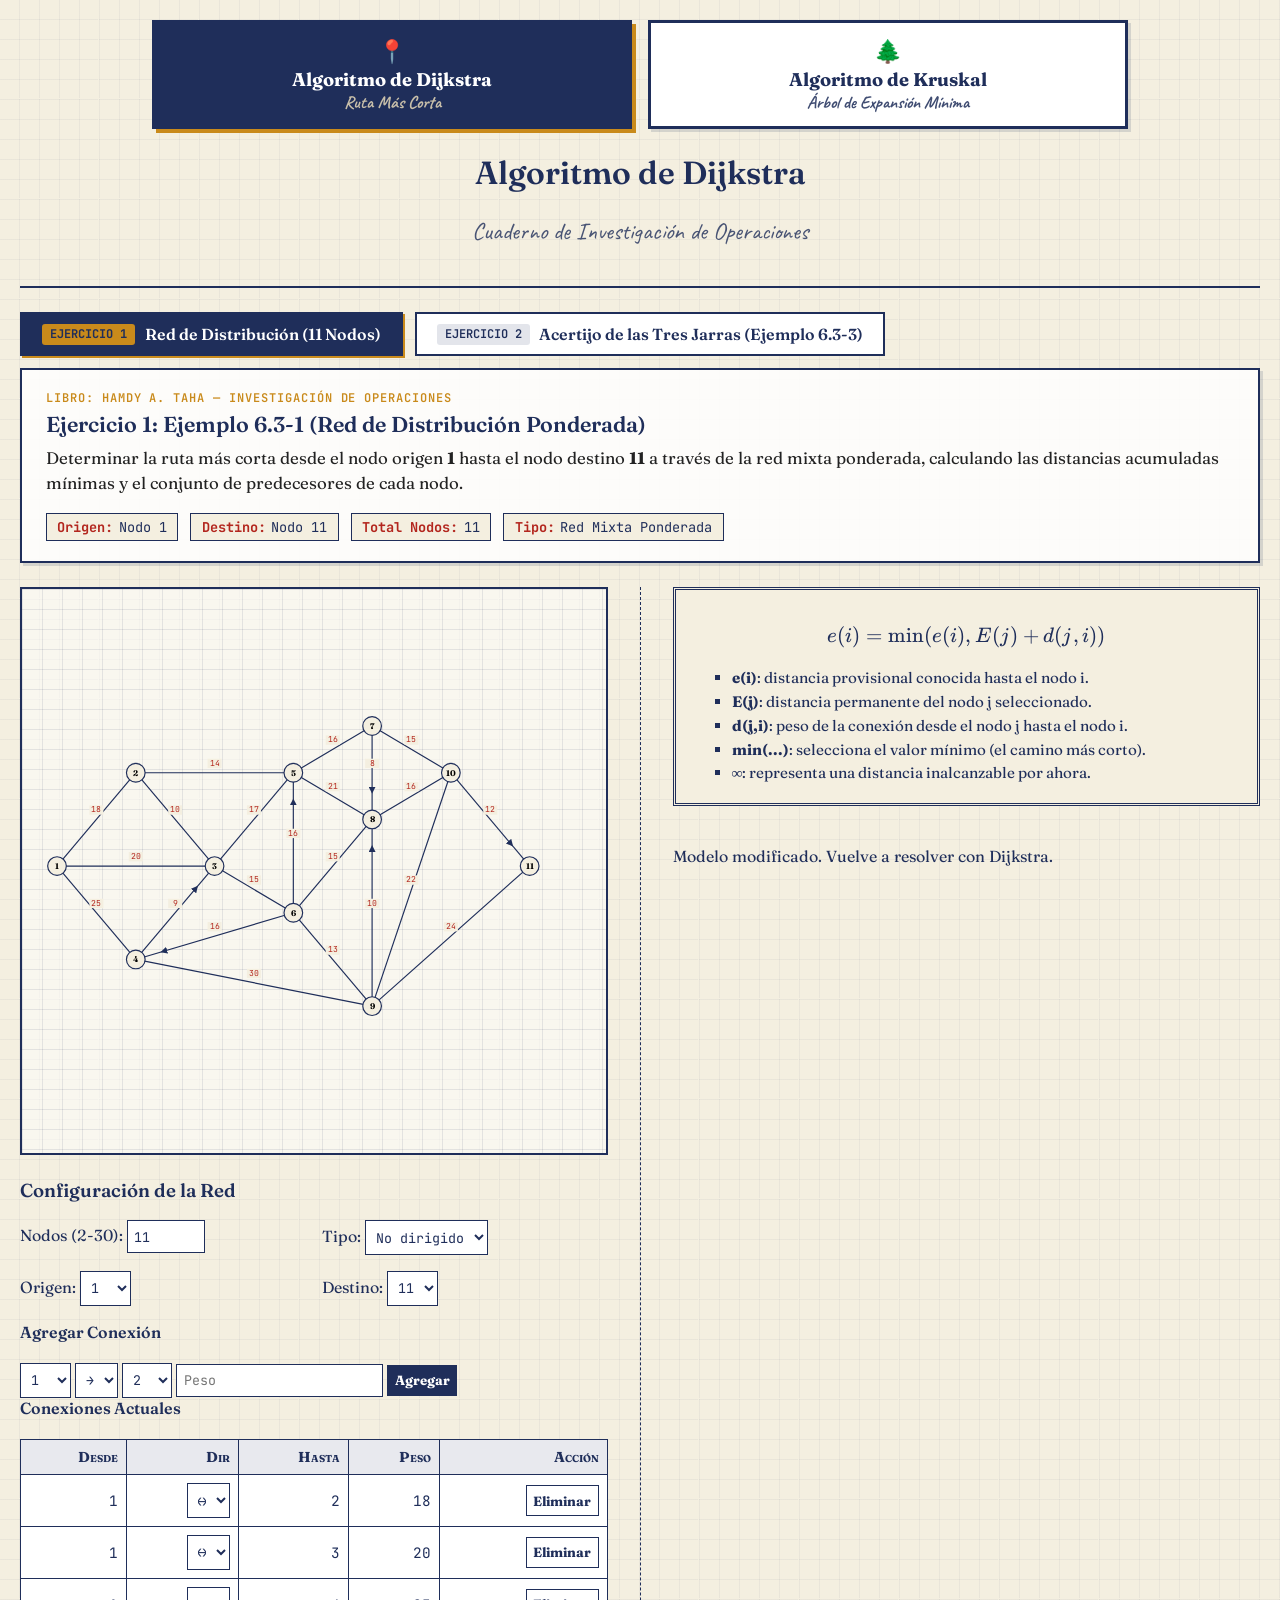
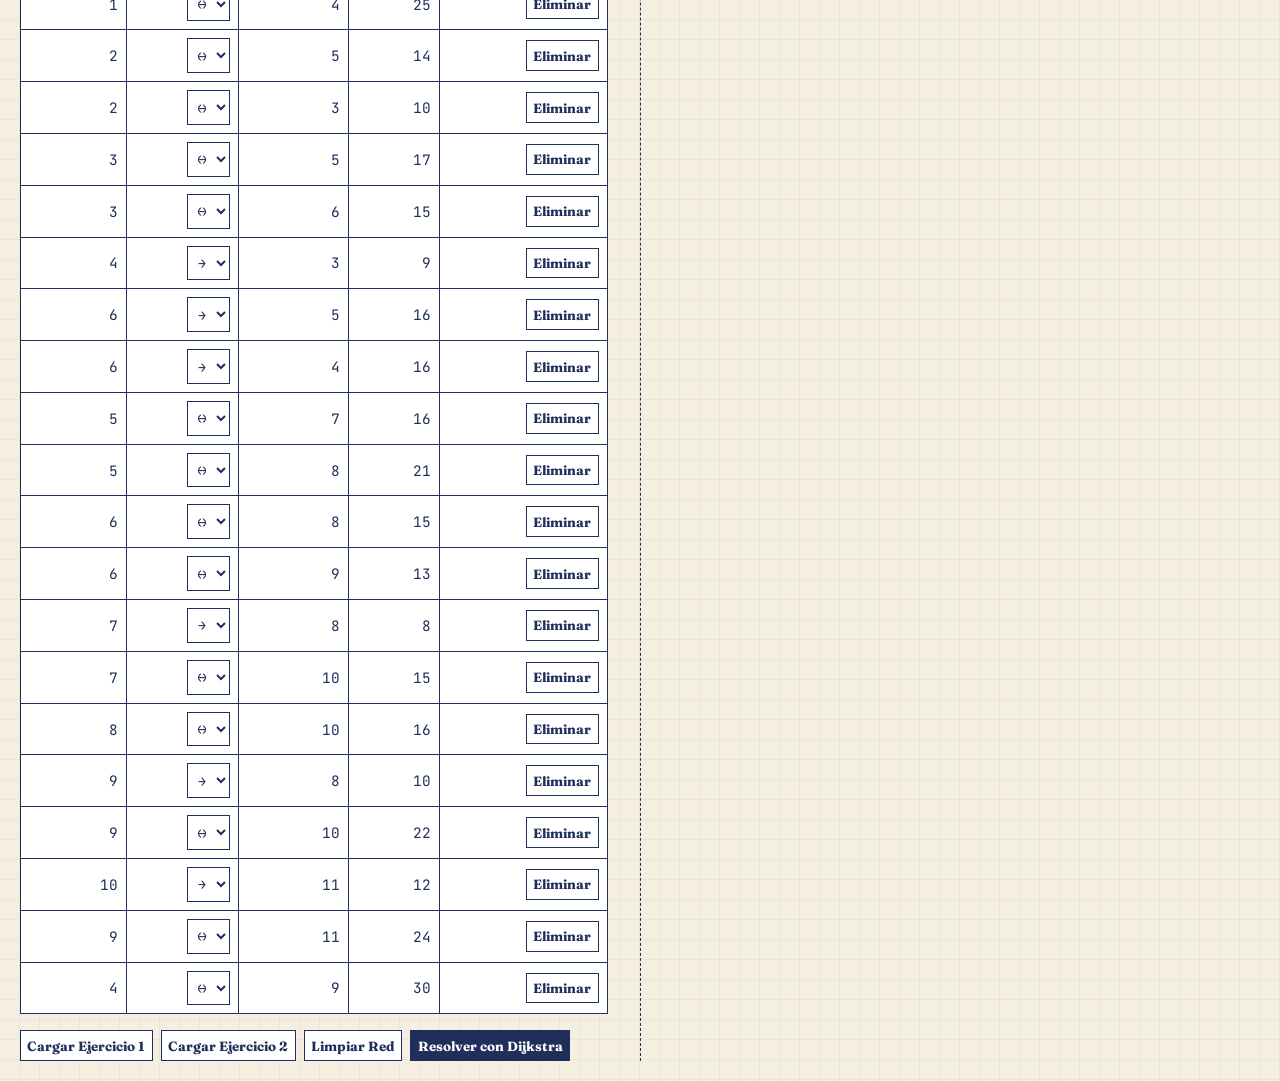
==== dijkstra-web/index.html @ 83efa7b2 "feat: initial commit of investigacion-operaciones workspace (Rust & Web App)" ====
<!DOCTYPE html>
<html lang="es">
<head>
    <meta charset="UTF-8">
    <meta name="viewport" content="width=device-width, initial-scale=1.0">
    <title>Dijkstra: Cuaderno de Investigación de Operaciones</title>
    <link rel="icon" href="data:,">
    
    <link rel="preconnect" href="https://fonts.googleapis.com">
    <link rel="preconnect" href="https://fonts.gstatic.com" crossorigin>
    <link href="https://fonts.googleapis.com/css2?family=Caveat:wght@400..700&family=Fraunces:ital,opsz,wght@0,9..144,100..900;1,9..144,100..900&family=JetBrains+Mono:ital,wght@0,100..800;1,100..800&display=swap" rel="stylesheet">
    
    <link rel="stylesheet" href="vendor/katex/dist/katex.min.css">
    <script defer src="vendor/katex/dist/katex.min.js"></script>
    <script defer src="vendor/katex/dist/contrib/auto-render.min.js"></script>
    
    <script>
        window.addEventListener('load', () => {
            if (typeof katex === 'undefined') {
                console.warn("KaTeX no pudo cargarse. Usando fallback de texto legible.");
            }
        });
    </script>

    <link rel="stylesheet" href="styles/main.css">
</head>
<body>
    <div id="global-error" class="tie-breaker-note" style="display:none; position:fixed; top:0; left:0; width:100%; z-index:9999; padding:10px; background-color: var(--ink-red); color: white;"></div>
    
    <nav class="algo-mode-nav">
        <button type="button" class="mode-tab active" id="btn-mode-dijkstra">
            <span class="mode-icon">📍</span>
            <span class="mode-title">Algoritmo de Dijkstra</span>
            <span class="mode-subtitle">Ruta Más Corta</span>
        </button>
        <button type="button" class="mode-tab" id="btn-mode-kruskal">
            <span class="mode-icon">🌲</span>
            <span class="mode-title">Algoritmo de Kruskal</span>
            <span class="mode-subtitle">Árbol de Expansión Mínima</span>
        </button>
    </nav>

    <header>
        <h1 id="app-main-title">Algoritmo de Dijkstra</h1>
        <p class="subtitle" id="app-main-subtitle">Cuaderno de Investigación de Operaciones</p>
    </header>

    <section class="exercise-selection-wrap" id="exercise-selection-section">
        <div class="exercise-tabs" id="dijkstra-exercise-tabs">
            <button type="button" class="exercise-tab active" id="tab-ex1" data-ex="1">
                <span class="tab-badge">Ejercicio 1</span>
                <span class="tab-title">Red de Distribución (11 Nodos)</span>
            </button>
            <button type="button" class="exercise-tab" id="tab-ex2" data-ex="2">
                <span class="tab-badge">Ejercicio 2</span>
                <span class="tab-title">Acertijo de las Tres Jarras (Ejemplo 6.3-3)</span>
            </button>
        </div>

        <div class="exercise-statement-box" id="exercise-box">
            <h3 class="exercise-statement-title" id="ex-title">Ejercicio 1: Ejemplo 6.3-1 (Red de Distribución Ponderada)</h3>
            <p class="exercise-statement-desc" id="ex-desc">
                Determinar la ruta más corta desde el nodo origen <strong>1</strong> hasta el nodo destino <strong>11</strong> a través de la red mixta ponderada, calculando las distancias acumuladas mínimas y el conjunto de predecesores de cada nodo.
            </p>
            <div class="exercise-statement-meta" id="ex-meta">
                <span class="meta-pill"><strong>Origen:</strong> Nodo 1</span>
                <span class="meta-pill"><strong>Destino:</strong> Nodo 11</span>
                <span class="meta-pill"><strong>Total Nodos:</strong> 11</span>
                <span class="meta-pill"><strong>Tipo:</strong> Red Mixta Ponderada</span>
            </div>
        </div>
    </section>

    <main>
        <section class="left-panel">
            <div class="graph-container">
                <svg id="graph-svg" width="100%" height="560"></svg>
            </div>
            
            <div class="controls-panel">
                <h3>Configuración de la Red</h3>
                
                <div id="error-message" class="tie-breaker-note" style="display:none; margin-bottom:1rem;"></div>

                <div class="config-grid">
                    <label>Nodos (2-30): 
                        <input type="number" id="node-count" min="2" max="30">
                    </label>
                    <label>Tipo: 
                        <select id="graph-type">
                            <option value="directed">Dirigido</option>
                            <option value="undirected">No dirigido</option>
                        </select>
                    </label>
                    <label id="lbl-start-node">Origen: 
                        <select id="start-node"></select>
                    </label>
                    <label id="lbl-end-node">Destino: 
                        <select id="end-node"></select>
                    </label>
                </div>

                <h4>Agregar Conexión</h4>
                <div class="edge-form">
                    <select id="edge-u"></select> 
                    <select id="edge-dir" style="width: auto;">
                        <option value="forward">→</option>
                        <option value="both">↔</option>
                        <option value="backward">←</option>
                    </select>
                    <select id="edge-v"></select>
                    <input type="number" id="edge-w" placeholder="Peso" step="0.1">
                    <button id="btn-add-edge" class="primary">Agregar</button>
                </div>

                <h4>Conexiones Actuales</h4>
                <table class="dijkstra-table" id="edges-table">
                    <thead>
                        <tr><th>Desde</th><th>Dir</th><th>Hasta</th><th>Peso</th><th>Acción</th></tr>
                    </thead>
                    <tbody></tbody>
                </table>

                <div class="button-group" style="margin-top:1rem; display: flex; flex-wrap: wrap; gap: 0.5rem;">
                    <button id="btn-example" class="btn-dijkstra-only">Cargar Ejercicio 1</button>
                    <button id="btn-example-3jugs" class="btn-dijkstra-only">Cargar Ejercicio 2</button>
                    <button id="btn-example-kruskal" class="btn-kruskal-only" style="display:none;">Cargar Ejemplo Kruskal (6 Nodos)</button>
                    <button id="btn-clear">Limpiar Red</button>
                    <button id="btn-start" class="primary btn-dijkstra-only">Resolver con Dijkstra</button>
                    <button id="btn-start-kruskal" class="primary btn-kruskal-only" style="display:none;">Resolver con Kruskal</button>
                </div>

                <div class="step-controls" id="step-controls" style="display: none; margin-top:1rem;">
                    <button id="btn-prev">Anterior</button>
                    <button id="btn-next">Siguiente</button>
                    <button id="btn-auto">Autoplay</button>
                    <button id="btn-finish">Ver Resultado Final</button>
                </div>
            </div>
        </section>

        <section class="right-panel">
            <!-- Dijkstra Formula Box -->
            <div class="formula-box" id="dijkstra-formula-box">
                <div class="math-eq">\[ e(i) = \min(e(i), E(j) + d(j,i)) \]</div>
                <ul class="explanation">
                    <li><strong>e(i)</strong>: distancia provisional conocida hasta el nodo i.</li>
                    <li><strong>E(j)</strong>: distancia permanente del nodo j seleccionado.</li>
                    <li><strong>d(j,i)</strong>: peso de la conexión desde el nodo j hasta el nodo i.</li>
                    <li><strong>min(...)</strong>: selecciona el valor mínimo (el camino más corto).</li>
                    <li><strong>∞</strong>: representa una distancia inalcanzable por ahora.</li>
                </ul>
            </div>

            <!-- Kruskal Flowchart / Rule Box -->
            <div class="formula-box" id="kruskal-formula-box" style="display: none;">
                <div class="math-eq" data-latex="\text{Find}(u) \neq \text{Find}(v) \implies T \leftarrow T \cup \{(u, v)\}, \quad \text{Union}(u, v)"></div>
                <ul class="explanation">
                    <li><strong>1. Ordenar aristas:</strong> $w(e_1) \le w(e_2) \le \dots \le w(e_m)$ de menor a mayor peso.</li>
                    <li><strong>2. Find con compresión:</strong> calcula el representante de la componente conexa de $u$ y de $v$.</li>
                    <li><strong>3. Representantes diferentes:</strong> los nodos están en componentes separadas. Se añade $(u, v)$ al árbol $T$ y se aplica $\text{Union}(u, v)$ por rango.</li>
                    <li><strong>4. Representantes iguales:</strong> se <em>descarta</em> la arista porque formaría un ciclo cerrado.</li>
                    <li><strong>5. Condición de parada:</strong> $|T| = |V| - 1$ aristas o aristas agotadas.</li>
                </ul>
            </div>

            <div id="history-container">
                <p class="placeholder-text">Configura el grafo y presiona "Resolver con Dijkstra".</p>
            </div>

            <div id="table-container"></div>
            <div id="result-container" style="display: none;"></div>
        </section>
    </main>

    <script type="module" src="src/app.js"></script>
</body>
</html>
---- dijkstra-web/styles/main.css ----
:root {
    --bg-paper: #F4EFE0;
    --ink-dark: #1F2E5A;
    --ink-red: #B3261E;
    --ink-green: #2E6B4F;
    --ink-ochre: #C98A1B;
    
    --font-serif: 'Fraunces', serif;
    --font-mono: 'JetBrains Mono', monospace;
    --font-hand: 'Caveat', cursive;
}

body {
    background-color: var(--bg-paper);
    color: var(--ink-dark);
    font-family: var(--font-serif);
    margin: 0;
    padding: 20px;
    background-image: 
        linear-gradient(var(--bg-paper) 1px, transparent 1px),
        linear-gradient(90deg, var(--bg-paper) 1px, transparent 1px),
        linear-gradient(rgba(31, 46, 90, 0.05) 1px, transparent 1px),
        linear-gradient(90deg, rgba(31, 46, 90, 0.05) 1px, transparent 1px);
    background-size: 100px 100px, 100px 100px, 20px 20px, 20px 20px;
    background-position: -2px -2px, -2px -2px, -1px -1px, -1px -1px;
}

h1, h2, h3, h4 {
    font-weight: 600;
    margin-top: 0;
}

/* Algorithm Top Mode Switcher */
.algo-mode-nav {
    max-width: 1400px;
    margin: 0 auto 1.5rem auto;
    display: flex;
    gap: 1rem;
    justify-content: center;
}

.mode-tab {
    flex: 1;
    max-width: 480px;
    display: flex;
    flex-direction: column;
    align-items: center;
    padding: 0.85rem 1.5rem;
    border: 3px solid var(--ink-dark);
    background: white;
    cursor: pointer;
    transition: all 0.2s ease;
    text-align: center;
    box-shadow: 3px 3px 0 rgba(31, 46, 90, 0.15);
}

.mode-tab:hover {
    background: rgba(31, 46, 90, 0.05);
    transform: translateY(-2px);
    box-shadow: 4px 4px 0 rgba(31, 46, 90, 0.25);
}

.mode-tab.active {
    background: var(--ink-dark);
    color: white;
    box-shadow: 4px 4px 0 var(--ink-ochre);
}

.mode-tab .mode-icon {
    font-size: 1.4rem;
    margin-bottom: 0.2rem;
}

.mode-tab .mode-title {
    font-family: var(--font-serif);
    font-size: 1.15rem;
    font-weight: 700;
}

.mode-tab .mode-subtitle {
    font-family: var(--font-hand);
    font-size: 1.1rem;
    opacity: 0.85;
}

.mode-tab.active .mode-subtitle {
    color: #e5d8b8;
}

header {
    text-align: center;
    margin-bottom: 1.5rem;
    border-bottom: 2px solid var(--ink-dark);
    padding-bottom: 1rem;
}

.subtitle {
    font-family: var(--font-hand);
    font-size: 1.5rem;
    color: var(--ink-dark);
    opacity: 0.8;
}

/* Exercise Navigation and Statement Box */
.exercise-selection-wrap {
    max-width: 1400px;
    margin: 0 auto 1.5rem auto;
    display: flex;
    flex-direction: column;
    gap: 0.75rem;
}

.exercise-tabs {
    display: flex;
    gap: 0.75rem;
    flex-wrap: wrap;
}

.exercise-tab {
    display: flex;
    align-items: center;
    gap: 0.6rem;
    padding: 0.6rem 1.25rem;
    border: 2px solid var(--ink-dark);
    background: white;
    cursor: pointer;
    font-family: var(--font-serif);
    font-size: 1rem;
    font-weight: 600;
    transition: all 0.2s ease;
}

.exercise-tab:hover {
    background: rgba(31, 46, 90, 0.08);
}

.exercise-tab.active {
    background: var(--ink-dark);
    color: white;
    box-shadow: 2px 2px 0 var(--ink-ochre);
}

.tab-badge {
    display: inline-block;
    padding: 0.15rem 0.5rem;
    font-size: 0.75rem;
    font-family: var(--font-mono);
    text-transform: uppercase;
    border-radius: 3px;
    background: rgba(31, 46, 90, 0.12);
    color: var(--ink-dark);
}

.exercise-tab.active .tab-badge {
    background: var(--ink-ochre);
    color: var(--ink-dark);
    font-weight: bold;
}

.exercise-statement-box {
    border: 2px solid var(--ink-dark);
    background: rgba(255, 255, 255, 0.85);
    padding: 1.25rem 1.5rem;
    position: relative;
    box-shadow: 3px 3px 0 rgba(31, 46, 90, 0.15);
}

.exercise-statement-box::before {
    content: "LIBRO: HAMDY A. TAHA — INVESTIGACIÓN DE OPERACIONES";
    display: block;
    font-family: var(--font-mono);
    font-size: 0.75rem;
    letter-spacing: 0.08em;
    color: var(--ink-ochre);
    margin-bottom: 0.3rem;
    font-weight: 600;
}

.exercise-statement-title {
    font-family: var(--font-serif);
    font-size: 1.35rem;
    margin: 0.2rem 0 0.5rem 0;
    color: var(--ink-dark);
}

.exercise-statement-desc {
    font-family: var(--font-serif);
    font-size: 1.05rem;
    line-height: 1.5;
    margin: 0 0 1rem 0;
    color: #222;
}

.exercise-statement-meta {
    display: flex;
    flex-wrap: wrap;
    gap: 0.75rem;
    align-items: center;
}

.meta-pill {
    display: inline-flex;
    align-items: center;
    gap: 0.35rem;
    background: var(--bg-paper);
    border: 1px solid var(--ink-dark);
    padding: 0.25rem 0.65rem;
    font-family: var(--font-mono);
    font-size: 0.85rem;
}

.meta-pill strong {
    color: var(--ink-red);
}

main {
    display: flex;
    gap: 2rem;
    max-width: 1400px;
    margin: 0 auto;
}

.left-panel {
    flex: 1;
    display: flex;
    flex-direction: column;
    gap: 1.5rem;
}

.right-panel {
    flex: 1;
    display: flex;
    flex-direction: column;
    gap: 1.5rem;
    border-left: 1px dashed var(--ink-dark);
    padding-left: 2rem;
}

/* SVG Graph */
.graph-container {
    border: 2px solid var(--ink-dark);
    background-color: rgba(255, 255, 255, 0.5);
    background-image: 
        linear-gradient(rgba(31, 46, 90, 0.1) 1px, transparent 1px),
        linear-gradient(90deg, rgba(31, 46, 90, 0.1) 1px, transparent 1px);
    background-size: 20px 20px;
}

/* Formula Box */
.formula-box {
    border: 3px double var(--ink-dark);
    padding: 1rem;
    background-color: var(--bg-paper);
}

.math-eq {
    font-family: var(--font-mono);
    font-size: 1.1rem;
    margin-bottom: 0.5rem;
}

.explanation {
    font-size: 0.95rem;
    list-style-type: square;
    margin-bottom: 0;
}

.explanation li {
    margin-bottom: 0.3rem;
}

/* Iterations */
.iteration-block {
    border-bottom: 1px solid rgba(31, 46, 90, 0.3);
    padding-bottom: 1rem;
    margin-bottom: 1rem;
}

.equation-row {
    margin-left: 1rem;
    padding-left: 1rem;
    border-left: 2px solid var(--ink-ochre);
    margin-bottom: 1rem;
}

.tie-breaker-note {
    font-family: var(--font-hand);
    color: var(--ink-red);
    font-size: 1.2rem;
}

/* Tables */
.dijkstra-table {
    width: 100%;
    border-collapse: collapse;
    font-family: var(--font-mono);
    font-size: 0.9rem;
    background: white;
}

.dijkstra-table th, .dijkstra-table td {
    border: 1px solid var(--ink-dark);
    padding: 0.5rem;
    text-align: right;
}

.dijkstra-table th {
    font-family: var(--font-serif);
    font-variant: small-caps;
    background-color: rgba(31, 46, 90, 0.1);
}

.permanent {
    font-weight: bold;
    color: var(--ink-green);
    text-decoration: underline;
}

.provisional {
    color: var(--ink-ochre);
}

/* Controls */
.config-grid {
    display: grid;
    grid-template-columns: 1fr 1fr;
    gap: 1rem;
    margin-bottom: 1rem;
}

input, select, button {
    font-family: var(--font-mono);
    border: 1px solid var(--ink-dark);
    background: white;
    padding: 0.4rem;
    color: var(--ink-dark);
}

button {
    cursor: pointer;
    font-family: var(--font-serif);
    font-weight: bold;
    transition: background 0.2s, color 0.2s;
}

button:hover {
    background: var(--ink-dark);
    color: white;
}

button.primary {
    background: var(--ink-dark);
    color: white;
}

button.primary:hover {
    background: var(--ink-ochre);
    color: var(--ink-dark);
}

/* Responsive */
@media (max-width: 900px) {
    main {
        flex-direction: column;
    }
    .right-panel {
        border-left: none;
        padding-left: 0;
        border-top: 1px dashed var(--ink-dark);
        padding-top: 2rem;
    }
}
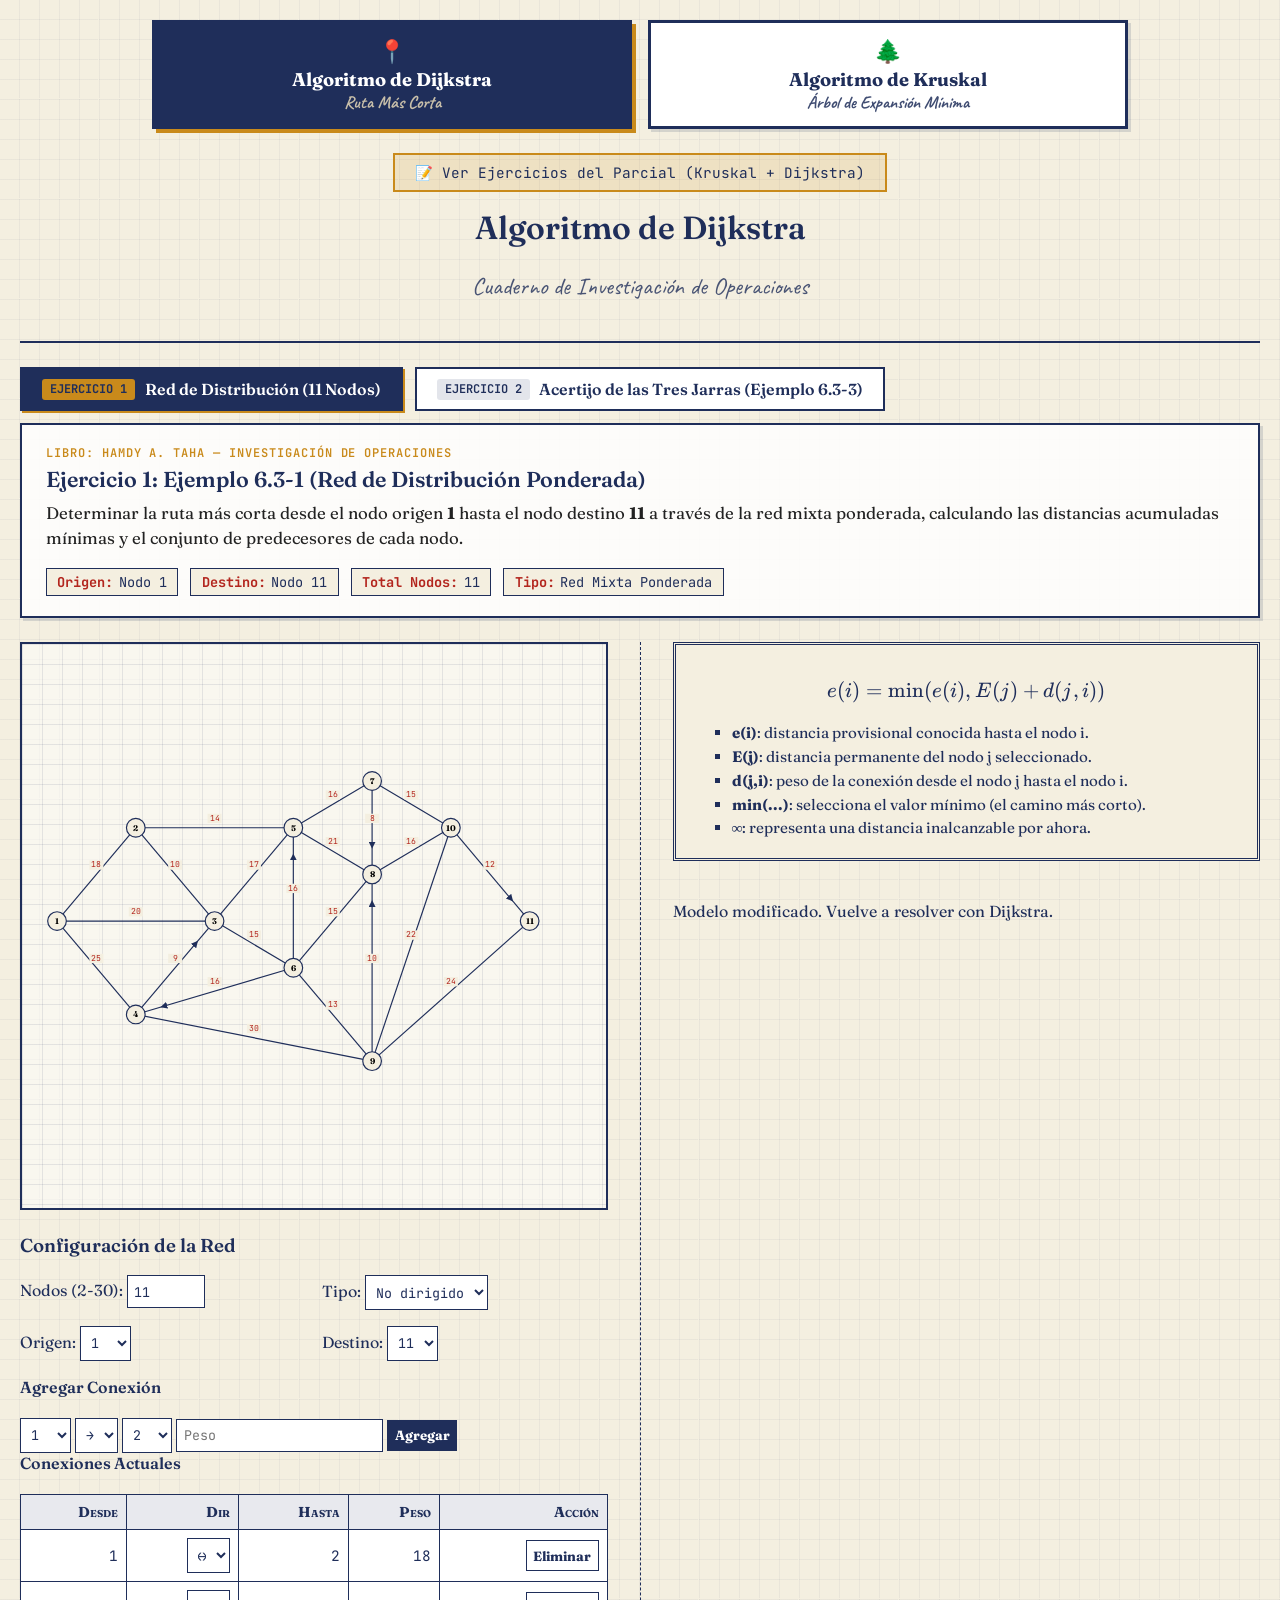
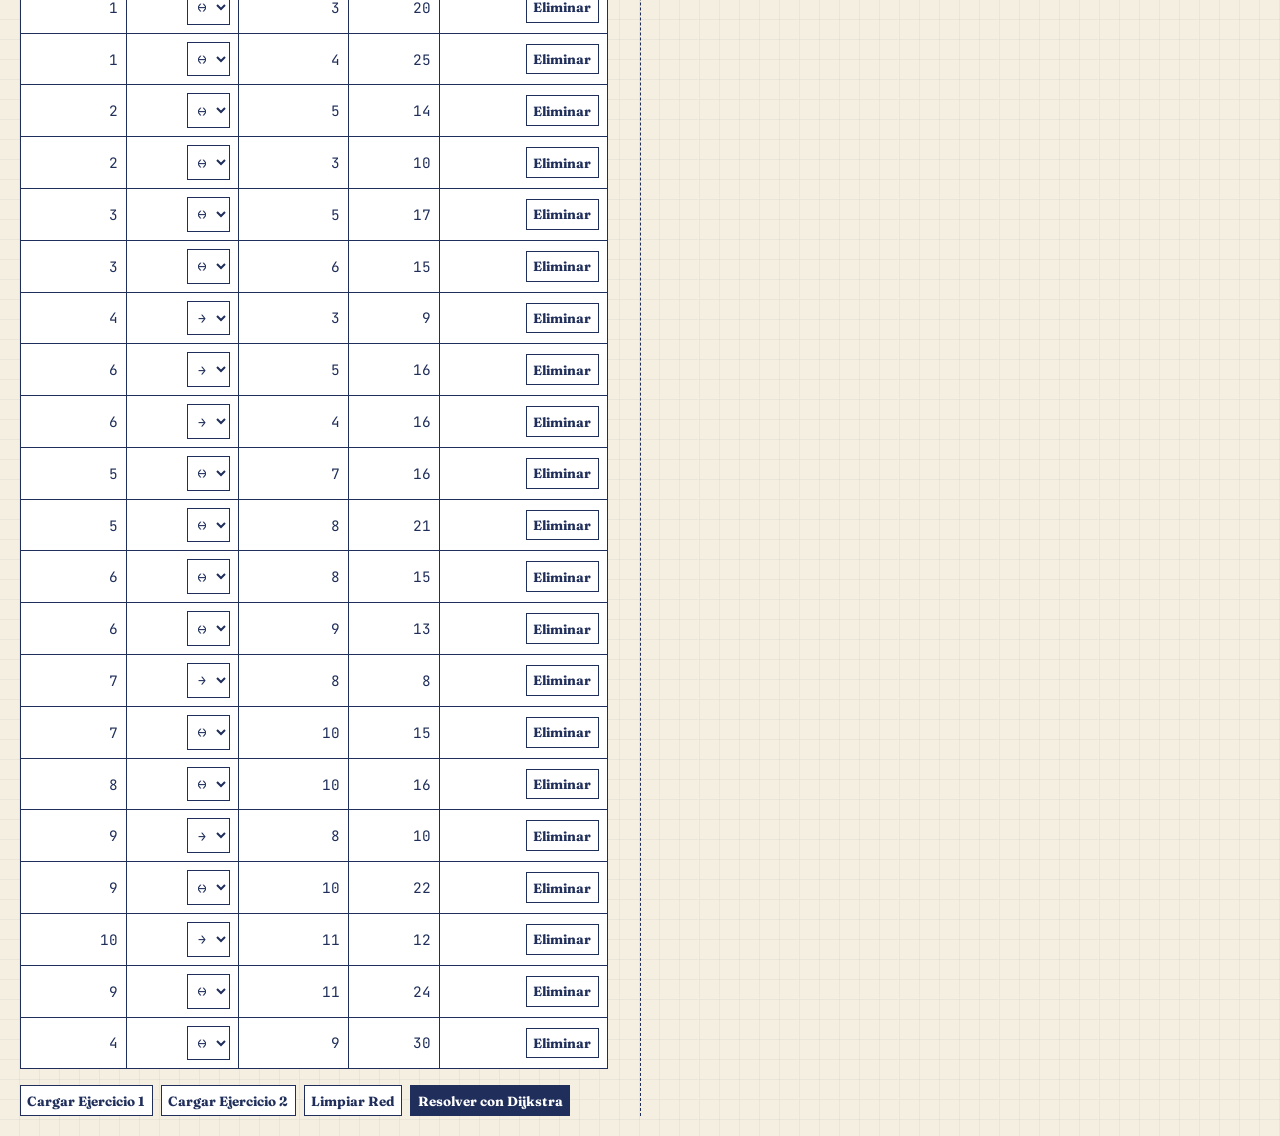
==== commit fbed550a: "feat: add solutions and interactive visualizations for operations research midterm exercises" ====
--- a/dijkstra-web/index.html
+++ b/dijkstra-web/index.html
@@ -39,6 +39,14 @@
             <span class="mode-subtitle">Árbol de Expansión Mínima</span>
         </button>
     </nav>
+
+    <div style="max-width:1400px; margin:0 auto 1rem auto; text-align:center;">
+        <a href="ejercicios.html" style="font-family:var(--font-mono); font-size:0.9rem; color:var(--ink-dark); background:rgba(201,138,27,0.15); border:2px solid var(--ink-ochre); padding:0.5rem 1.25rem; text-decoration:none; display:inline-block; transition:all 0.2s;"
+           onmouseover="this.style.background='var(--ink-ochre)';this.style.color='white'"
+           onmouseout="this.style.background='rgba(201,138,27,0.15)';this.style.color='var(--ink-dark)'">
+            📝 Ver Ejercicios del Parcial (Kruskal + Dijkstra)
+        </a>
+    </div>
 
     <header>
         <h1 id="app-main-title">Algoritmo de Dijkstra</h1>
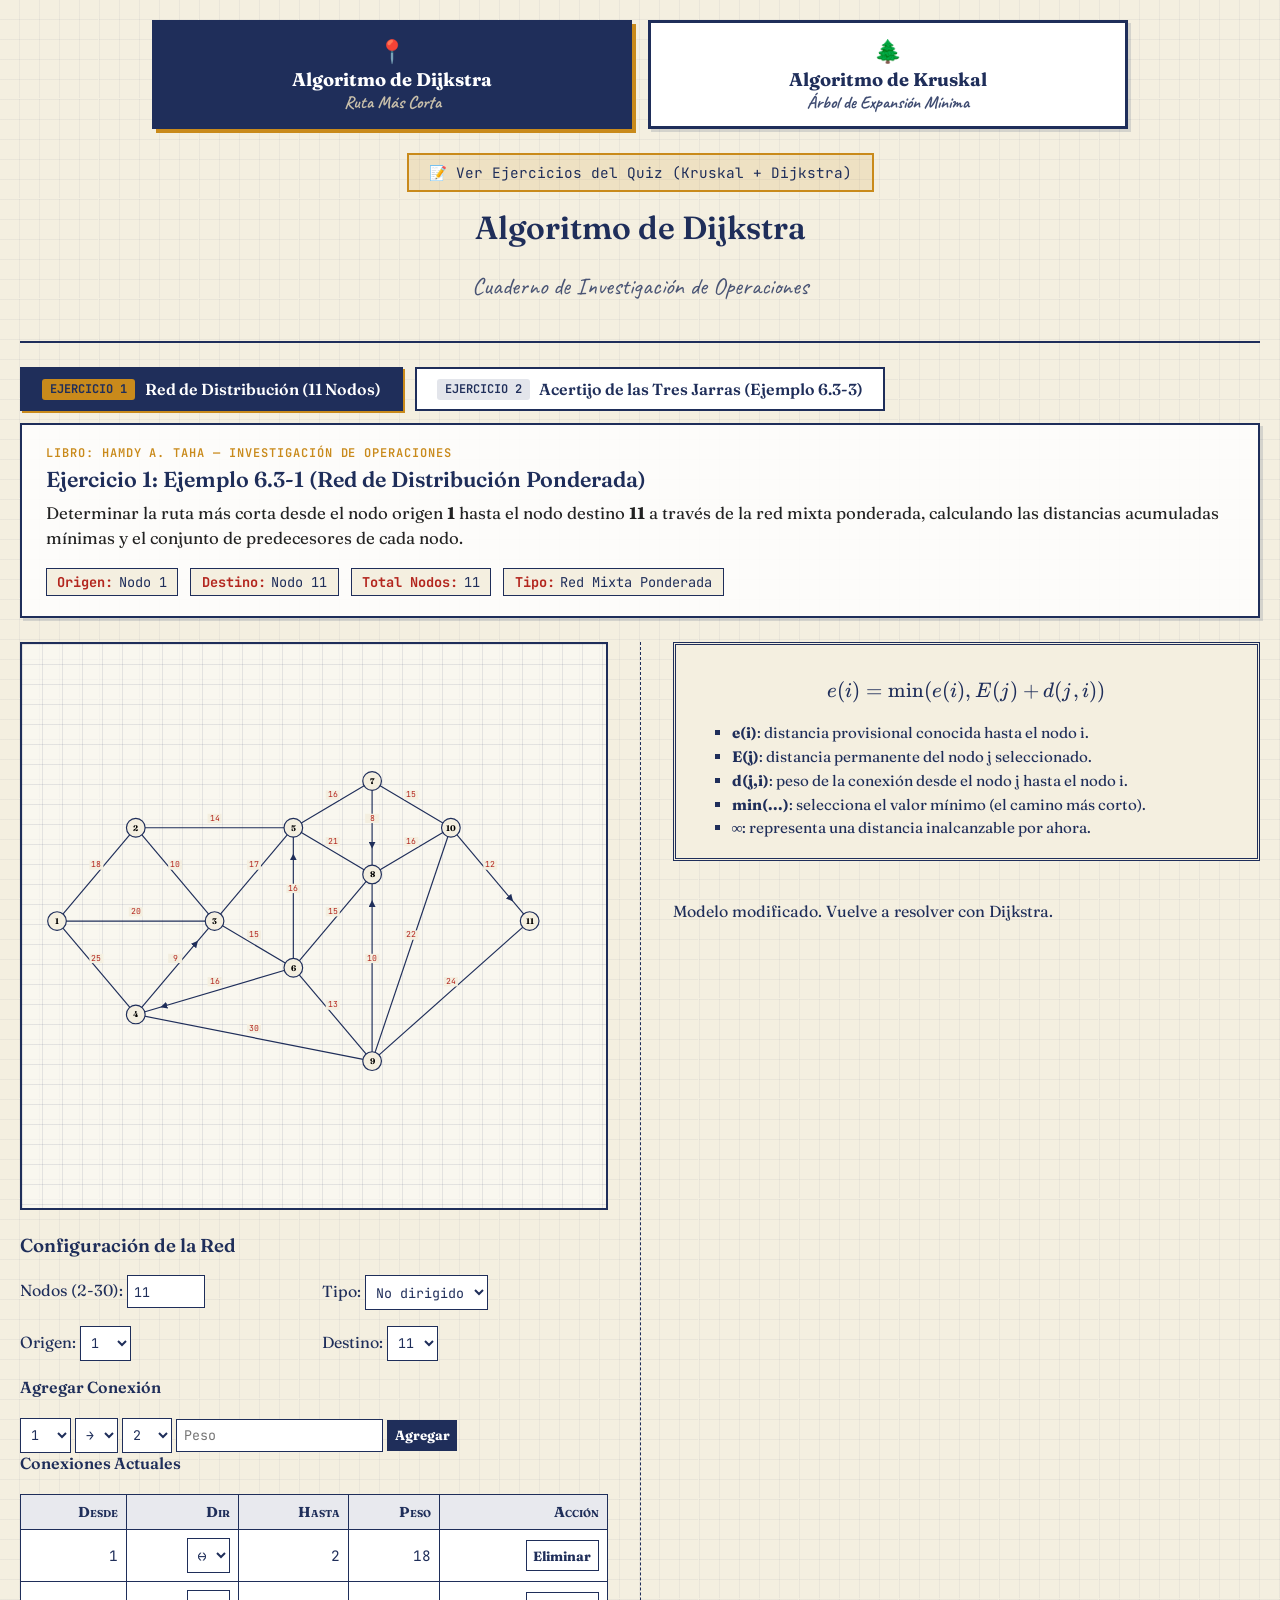
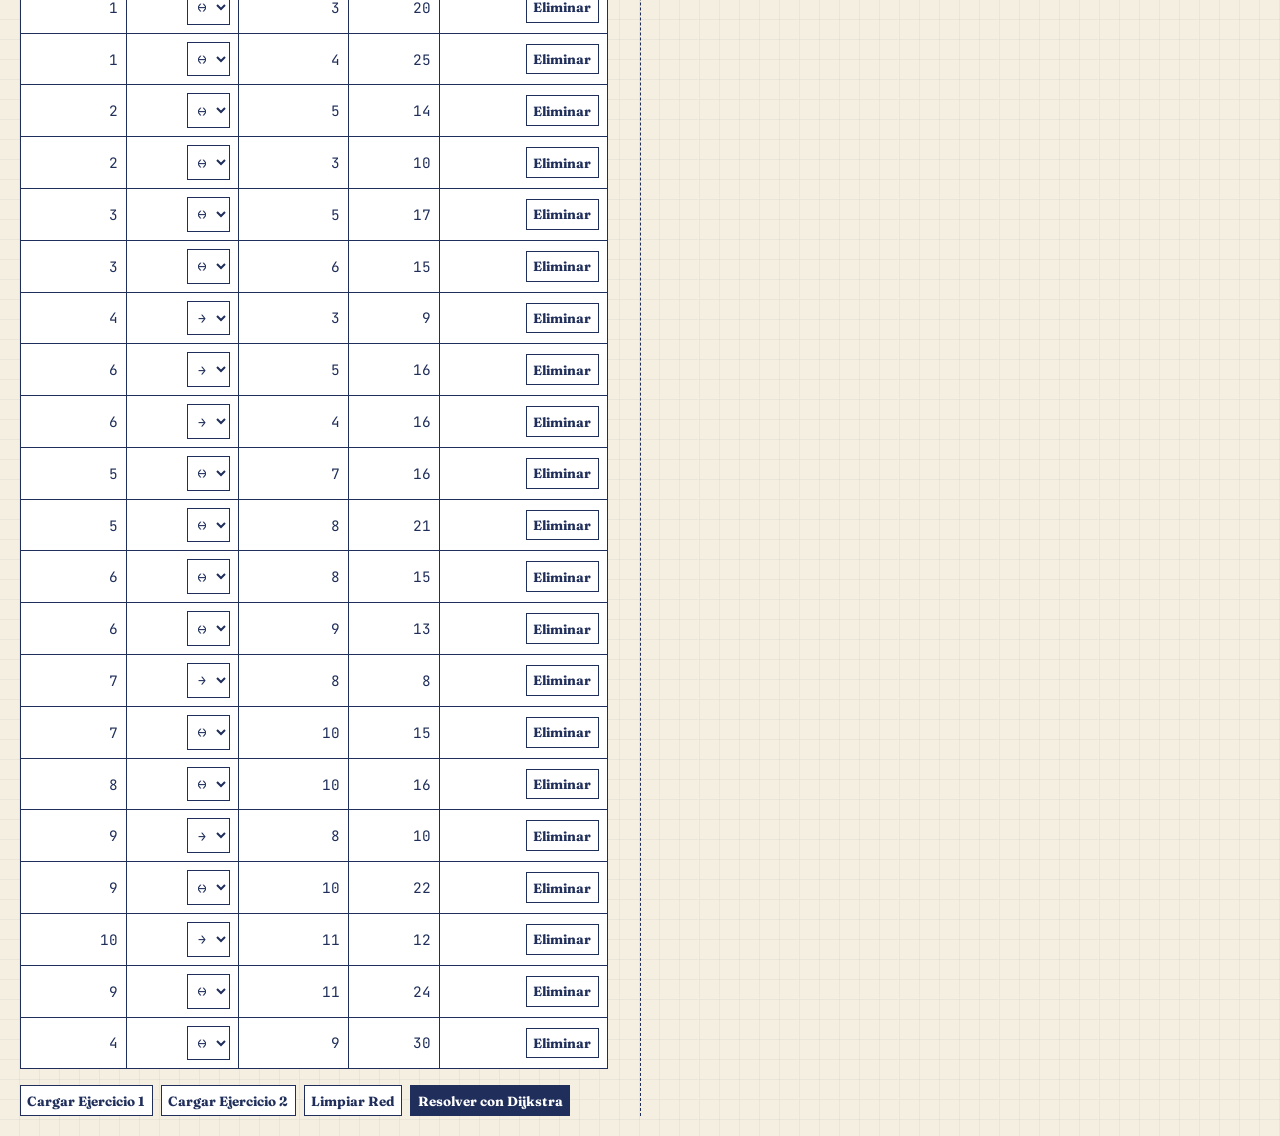
==== commit 4a0983be: "Cambiar Parcial a Quiz en titulo y enlaces" ====
--- a/dijkstra-web/index.html
+++ b/dijkstra-web/index.html
@@ -44,7 +44,7 @@
         <a href="ejercicios.html" style="font-family:var(--font-mono); font-size:0.9rem; color:var(--ink-dark); background:rgba(201,138,27,0.15); border:2px solid var(--ink-ochre); padding:0.5rem 1.25rem; text-decoration:none; display:inline-block; transition:all 0.2s;"
            onmouseover="this.style.background='var(--ink-ochre)';this.style.color='white'"
            onmouseout="this.style.background='rgba(201,138,27,0.15)';this.style.color='var(--ink-dark)'">
-            📝 Ver Ejercicios del Parcial (Kruskal + Dijkstra)
+            📝 Ver Ejercicios del Quiz (Kruskal + Dijkstra)
         </a>
     </div>
 
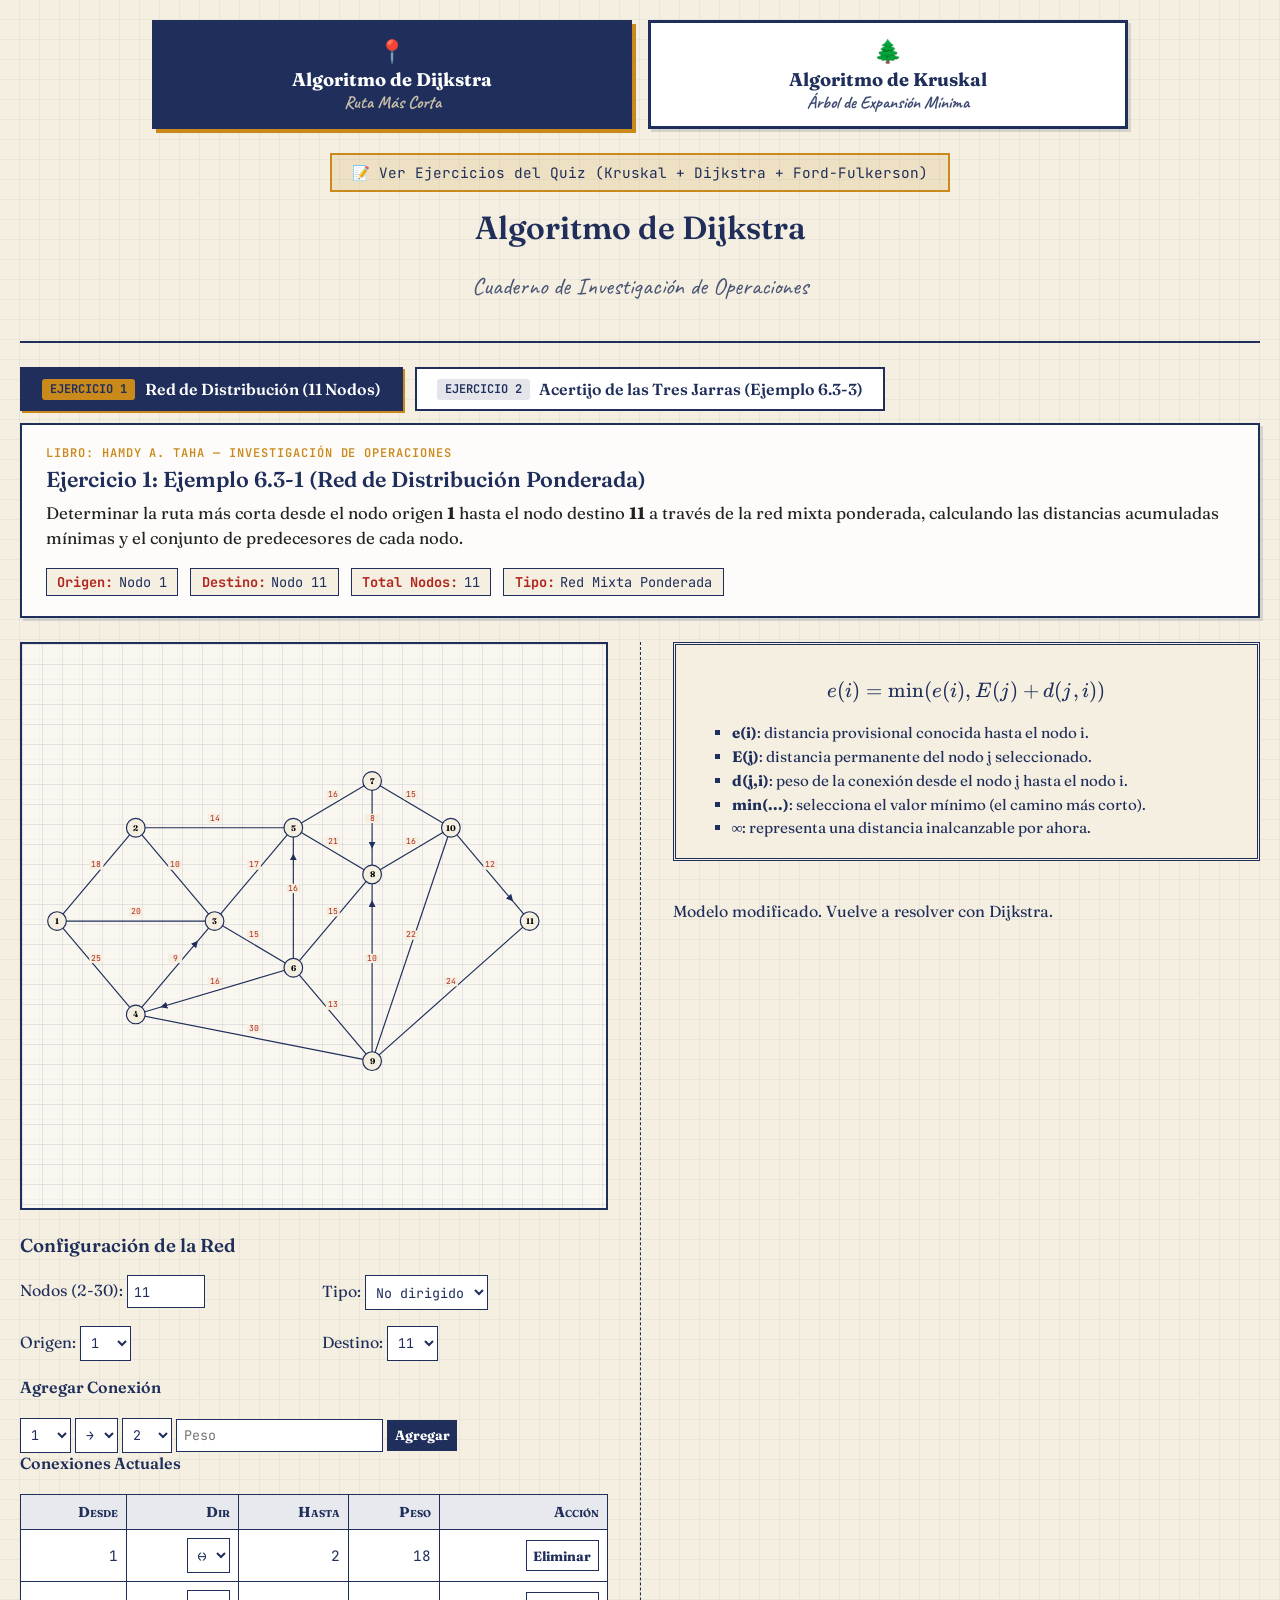
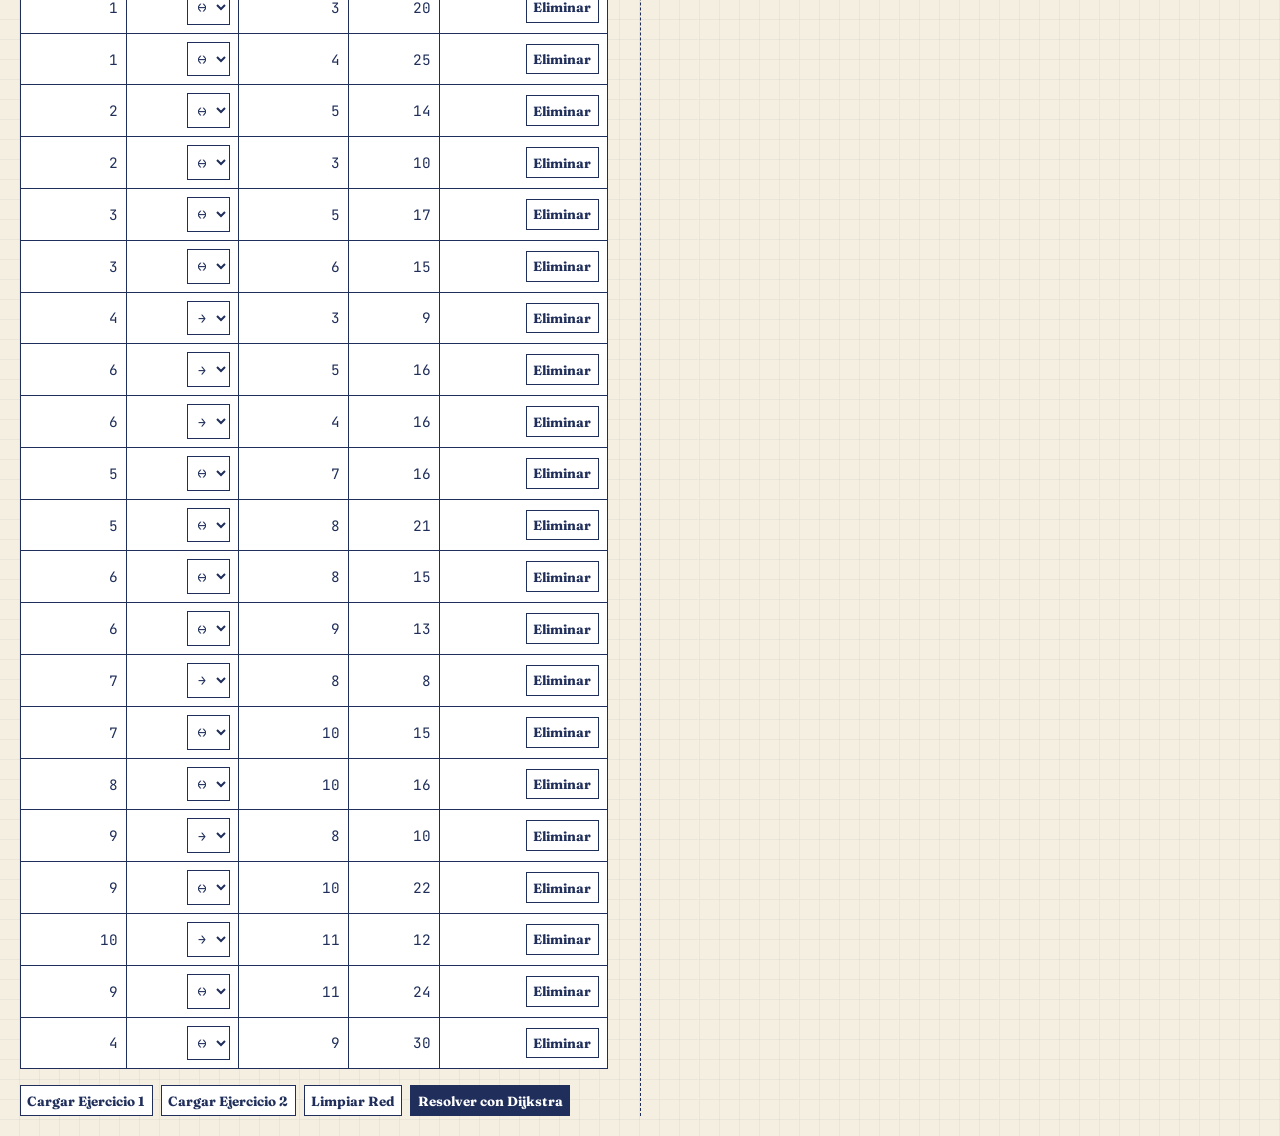
==== commit ddf3e826: "feat: add Problem 3 Ford-Fulkerson interactive solution and graph" ====
--- a/dijkstra-web/index.html
+++ b/dijkstra-web/index.html
@@ -44,7 +44,7 @@
         <a href="ejercicios.html" style="font-family:var(--font-mono); font-size:0.9rem; color:var(--ink-dark); background:rgba(201,138,27,0.15); border:2px solid var(--ink-ochre); padding:0.5rem 1.25rem; text-decoration:none; display:inline-block; transition:all 0.2s;"
            onmouseover="this.style.background='var(--ink-ochre)';this.style.color='white'"
            onmouseout="this.style.background='rgba(201,138,27,0.15)';this.style.color='var(--ink-dark)'">
-            📝 Ver Ejercicios del Quiz (Kruskal + Dijkstra)
+            📝 Ver Ejercicios del Quiz (Kruskal + Dijkstra + Ford-Fulkerson)
         </a>
     </div>
 
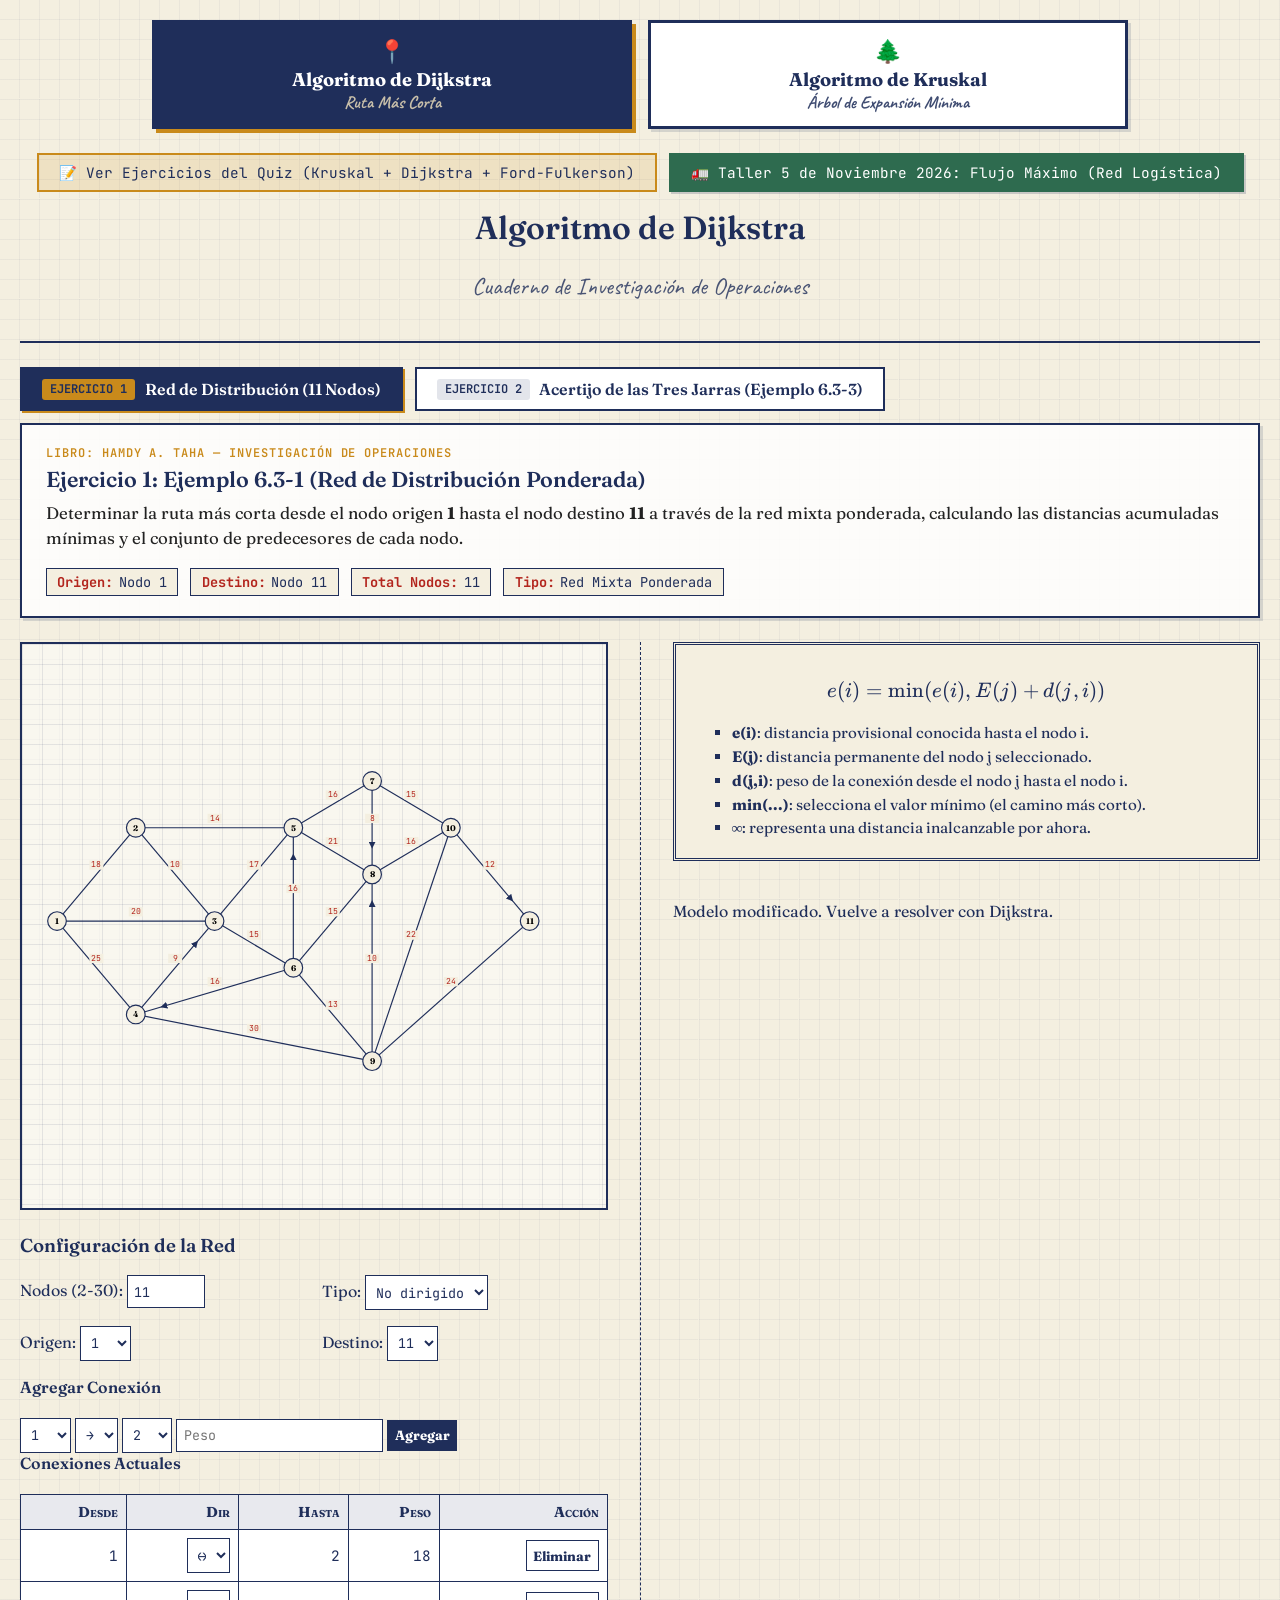
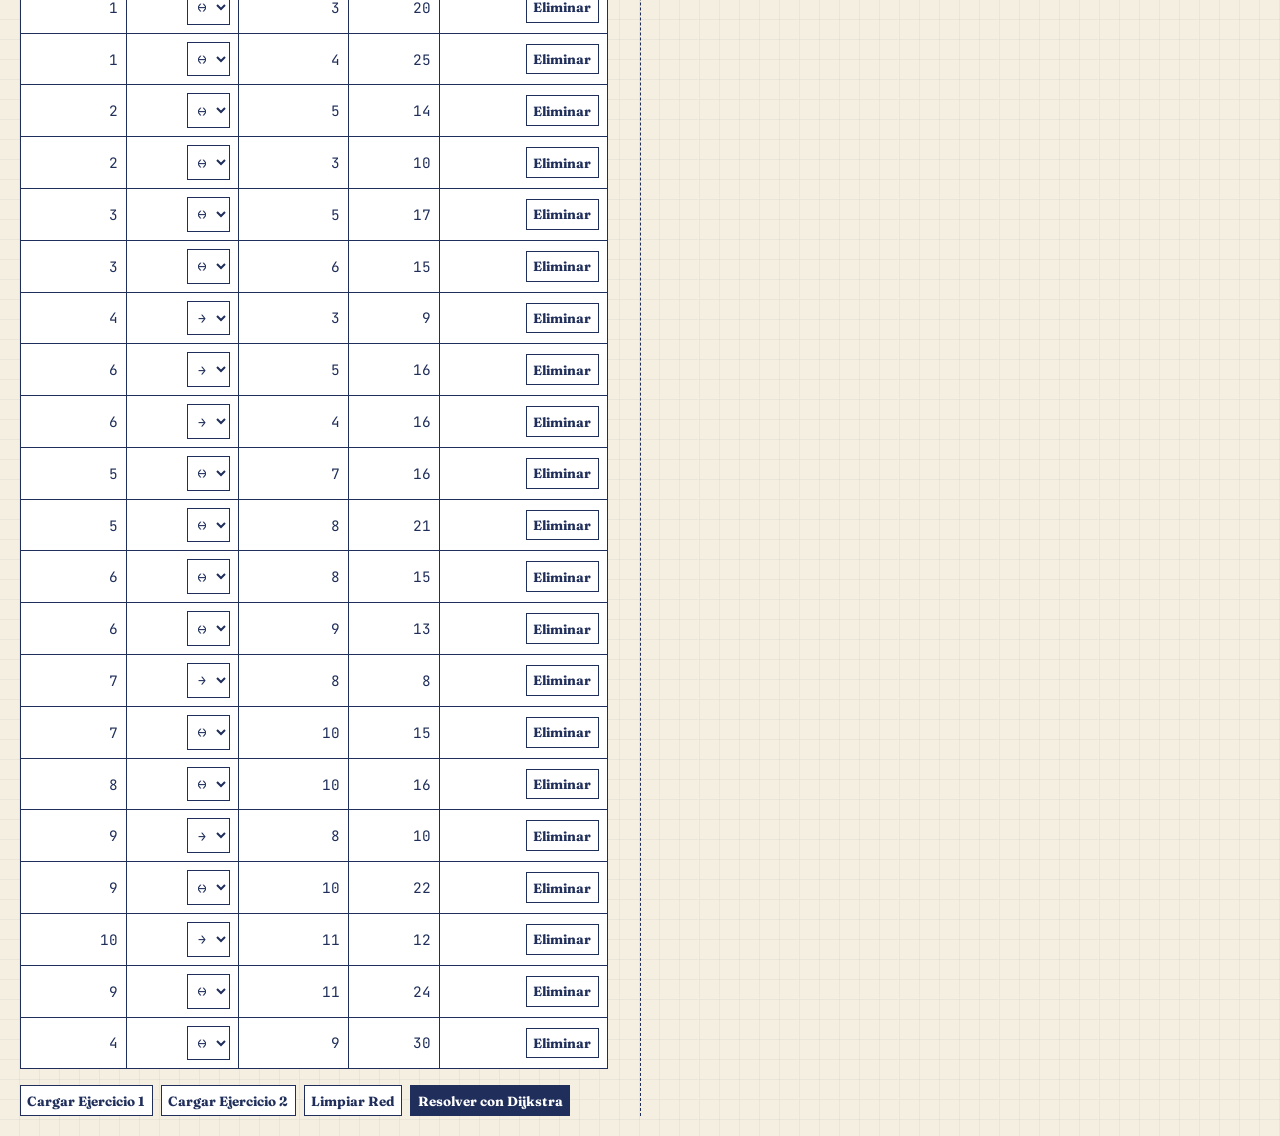
==== commit 608c48fe: "feat: add web application for Taller 5 de Noviembre 2026 max flow problem" ====
--- a/dijkstra-web/index.html
+++ b/dijkstra-web/index.html
@@ -1,19 +1,22 @@
 <!DOCTYPE html>
 <html lang="es">
+
 <head>
     <meta charset="UTF-8">
     <meta name="viewport" content="width=device-width, initial-scale=1.0">
     <title>Dijkstra: Cuaderno de Investigación de Operaciones</title>
     <link rel="icon" href="data:,">
-    
+
     <link rel="preconnect" href="https://fonts.googleapis.com">
     <link rel="preconnect" href="https://fonts.gstatic.com" crossorigin>
-    <link href="https://fonts.googleapis.com/css2?family=Caveat:wght@400..700&family=Fraunces:ital,opsz,wght@0,9..144,100..900;1,9..144,100..900&family=JetBrains+Mono:ital,wght@0,100..800;1,100..800&display=swap" rel="stylesheet">
-    
+    <link
+        href="https://fonts.googleapis.com/css2?family=Caveat:wght@400..700&family=Fraunces:ital,opsz,wght@0,9..144,100..900;1,9..144,100..900&family=JetBrains+Mono:ital,wght@0,100..800;1,100..800&display=swap"
+        rel="stylesheet">
+
     <link rel="stylesheet" href="vendor/katex/dist/katex.min.css">
     <script defer src="vendor/katex/dist/katex.min.js"></script>
     <script defer src="vendor/katex/dist/contrib/auto-render.min.js"></script>
-    
+
     <script>
         window.addEventListener('load', () => {
             if (typeof katex === 'undefined') {
@@ -24,9 +27,12 @@
 
     <link rel="stylesheet" href="styles/main.css">
 </head>
+
 <body>
-    <div id="global-error" class="tie-breaker-note" style="display:none; position:fixed; top:0; left:0; width:100%; z-index:9999; padding:10px; background-color: var(--ink-red); color: white;"></div>
-    
+    <div id="global-error" class="tie-breaker-note"
+        style="display:none; position:fixed; top:0; left:0; width:100%; z-index:9999; padding:10px; background-color: var(--ink-red); color: white;">
+    </div>
+
     <nav class="algo-mode-nav">
         <button type="button" class="mode-tab active" id="btn-mode-dijkstra">
             <span class="mode-icon">📍</span>
@@ -40,11 +46,19 @@
         </button>
     </nav>
 
-    <div style="max-width:1400px; margin:0 auto 1rem auto; text-align:center;">
-        <a href="ejercicios.html" style="font-family:var(--font-mono); font-size:0.9rem; color:var(--ink-dark); background:rgba(201,138,27,0.15); border:2px solid var(--ink-ochre); padding:0.5rem 1.25rem; text-decoration:none; display:inline-block; transition:all 0.2s;"
-           onmouseover="this.style.background='var(--ink-ochre)';this.style.color='white'"
-           onmouseout="this.style.background='rgba(201,138,27,0.15)';this.style.color='var(--ink-dark)'">
+    <div
+        style="max-width:1400px; margin:0 auto 1rem auto; text-align:center; display:flex; justify-content:center; gap:0.75rem; flex-wrap:wrap;">
+        <a href="ejercicios.html"
+            style="font-family:var(--font-mono); font-size:0.9rem; color:var(--ink-dark); background:rgba(201,138,27,0.15); border:2px solid var(--ink-ochre); padding:0.5rem 1.25rem; text-decoration:none; display:inline-block; transition:all 0.2s;"
+            onmouseover="this.style.background='var(--ink-ochre)';this.style.color='white'"
+            onmouseout="this.style.background='rgba(201,138,27,0.15)';this.style.color='var(--ink-dark)'">
             📝 Ver Ejercicios del Quiz (Kruskal + Dijkstra + Ford-Fulkerson)
+        </a>
+        <a href="ejercicios.html?prob=4"
+            style="font-family:var(--font-mono); font-size:0.9rem; color:white; background:var(--ink-green); border:2px solid var(--ink-green); padding:0.5rem 1.25rem; text-decoration:none; display:inline-block; transition:all 0.2s; box-shadow: 2px 2px 0 rgba(31, 46, 90, 0.2);"
+            onmouseover="this.style.background='var(--ink-dark)';this.style.borderColor='var(--ink-dark)'"
+            onmouseout="this.style.background='var(--ink-green)';this.style.borderColor='var(--ink-green)'">
+            🚛 Taller 5 de Noviembre 2026: Flujo Máximo (Red Logística)
         </a>
     </div>
 
@@ -66,9 +80,12 @@
         </div>
 
         <div class="exercise-statement-box" id="exercise-box">
-            <h3 class="exercise-statement-title" id="ex-title">Ejercicio 1: Ejemplo 6.3-1 (Red de Distribución Ponderada)</h3>
+            <h3 class="exercise-statement-title" id="ex-title">Ejercicio 1: Ejemplo 6.3-1 (Red de Distribución
+                Ponderada)</h3>
             <p class="exercise-statement-desc" id="ex-desc">
-                Determinar la ruta más corta desde el nodo origen <strong>1</strong> hasta el nodo destino <strong>11</strong> a través de la red mixta ponderada, calculando las distancias acumuladas mínimas y el conjunto de predecesores de cada nodo.
+                Determinar la ruta más corta desde el nodo origen <strong>1</strong> hasta el nodo destino
+                <strong>11</strong> a través de la red mixta ponderada, calculando las distancias acumuladas mínimas y
+                el conjunto de predecesores de cada nodo.
             </p>
             <div class="exercise-statement-meta" id="ex-meta">
                 <span class="meta-pill"><strong>Origen:</strong> Nodo 1</span>
@@ -84,33 +101,33 @@
             <div class="graph-container">
                 <svg id="graph-svg" width="100%" height="560"></svg>
             </div>
-            
+
             <div class="controls-panel">
                 <h3>Configuración de la Red</h3>
-                
+
                 <div id="error-message" class="tie-breaker-note" style="display:none; margin-bottom:1rem;"></div>
 
                 <div class="config-grid">
-                    <label>Nodos (2-30): 
+                    <label>Nodos (2-30):
                         <input type="number" id="node-count" min="2" max="30">
                     </label>
-                    <label>Tipo: 
+                    <label>Tipo:
                         <select id="graph-type">
                             <option value="directed">Dirigido</option>
                             <option value="undirected">No dirigido</option>
                         </select>
                     </label>
-                    <label id="lbl-start-node">Origen: 
+                    <label id="lbl-start-node">Origen:
                         <select id="start-node"></select>
                     </label>
-                    <label id="lbl-end-node">Destino: 
+                    <label id="lbl-end-node">Destino:
                         <select id="end-node"></select>
                     </label>
                 </div>
 
                 <h4>Agregar Conexión</h4>
                 <div class="edge-form">
-                    <select id="edge-u"></select> 
+                    <select id="edge-u"></select>
                     <select id="edge-dir" style="width: auto;">
                         <option value="forward">→</option>
                         <option value="both">↔</option>
@@ -124,7 +141,13 @@
                 <h4>Conexiones Actuales</h4>
                 <table class="dijkstra-table" id="edges-table">
                     <thead>
-                        <tr><th>Desde</th><th>Dir</th><th>Hasta</th><th>Peso</th><th>Acción</th></tr>
+                        <tr>
+                            <th>Desde</th>
+                            <th>Dir</th>
+                            <th>Hasta</th>
+                            <th>Peso</th>
+                            <th>Acción</th>
+                        </tr>
                     </thead>
                     <tbody></tbody>
                 </table>
@@ -132,10 +155,12 @@
                 <div class="button-group" style="margin-top:1rem; display: flex; flex-wrap: wrap; gap: 0.5rem;">
                     <button id="btn-example" class="btn-dijkstra-only">Cargar Ejercicio 1</button>
                     <button id="btn-example-3jugs" class="btn-dijkstra-only">Cargar Ejercicio 2</button>
-                    <button id="btn-example-kruskal" class="btn-kruskal-only" style="display:none;">Cargar Ejemplo Kruskal (6 Nodos)</button>
+                    <button id="btn-example-kruskal" class="btn-kruskal-only" style="display:none;">Cargar Ejemplo
+                        Kruskal (6 Nodos)</button>
                     <button id="btn-clear">Limpiar Red</button>
                     <button id="btn-start" class="primary btn-dijkstra-only">Resolver con Dijkstra</button>
-                    <button id="btn-start-kruskal" class="primary btn-kruskal-only" style="display:none;">Resolver con Kruskal</button>
+                    <button id="btn-start-kruskal" class="primary btn-kruskal-only" style="display:none;">Resolver con
+                        Kruskal</button>
                 </div>
 
                 <div class="step-controls" id="step-controls" style="display: none; margin-top:1rem;">
@@ -162,12 +187,18 @@
 
             <!-- Kruskal Flowchart / Rule Box -->
             <div class="formula-box" id="kruskal-formula-box" style="display: none;">
-                <div class="math-eq" data-latex="\text{Find}(u) \neq \text{Find}(v) \implies T \leftarrow T \cup \{(u, v)\}, \quad \text{Union}(u, v)"></div>
+                <div class="math-eq"
+                    data-latex="\text{Find}(u) \neq \text{Find}(v) \implies T \leftarrow T \cup \{(u, v)\}, \quad \text{Union}(u, v)">
+                </div>
                 <ul class="explanation">
-                    <li><strong>1. Ordenar aristas:</strong> $w(e_1) \le w(e_2) \le \dots \le w(e_m)$ de menor a mayor peso.</li>
-                    <li><strong>2. Find con compresión:</strong> calcula el representante de la componente conexa de $u$ y de $v$.</li>
-                    <li><strong>3. Representantes diferentes:</strong> los nodos están en componentes separadas. Se añade $(u, v)$ al árbol $T$ y se aplica $\text{Union}(u, v)$ por rango.</li>
-                    <li><strong>4. Representantes iguales:</strong> se <em>descarta</em> la arista porque formaría un ciclo cerrado.</li>
+                    <li><strong>1. Ordenar aristas:</strong> $w(e_1) \le w(e_2) \le \dots \le w(e_m)$ de menor a mayor
+                        peso.</li>
+                    <li><strong>2. Find con compresión:</strong> calcula el representante de la componente conexa de $u$
+                        y de $v$.</li>
+                    <li><strong>3. Representantes diferentes:</strong> los nodos están en componentes separadas. Se
+                        añade $(u, v)$ al árbol $T$ y se aplica $\text{Union}(u, v)$ por rango.</li>
+                    <li><strong>4. Representantes iguales:</strong> se <em>descarta</em> la arista porque formaría un
+                        ciclo cerrado.</li>
                     <li><strong>5. Condición de parada:</strong> $|T| = |V| - 1$ aristas o aristas agotadas.</li>
                 </ul>
             </div>
@@ -183,4 +214,5 @@
 
     <script type="module" src="src/app.js"></script>
 </body>
-</html>
+
+</html>
